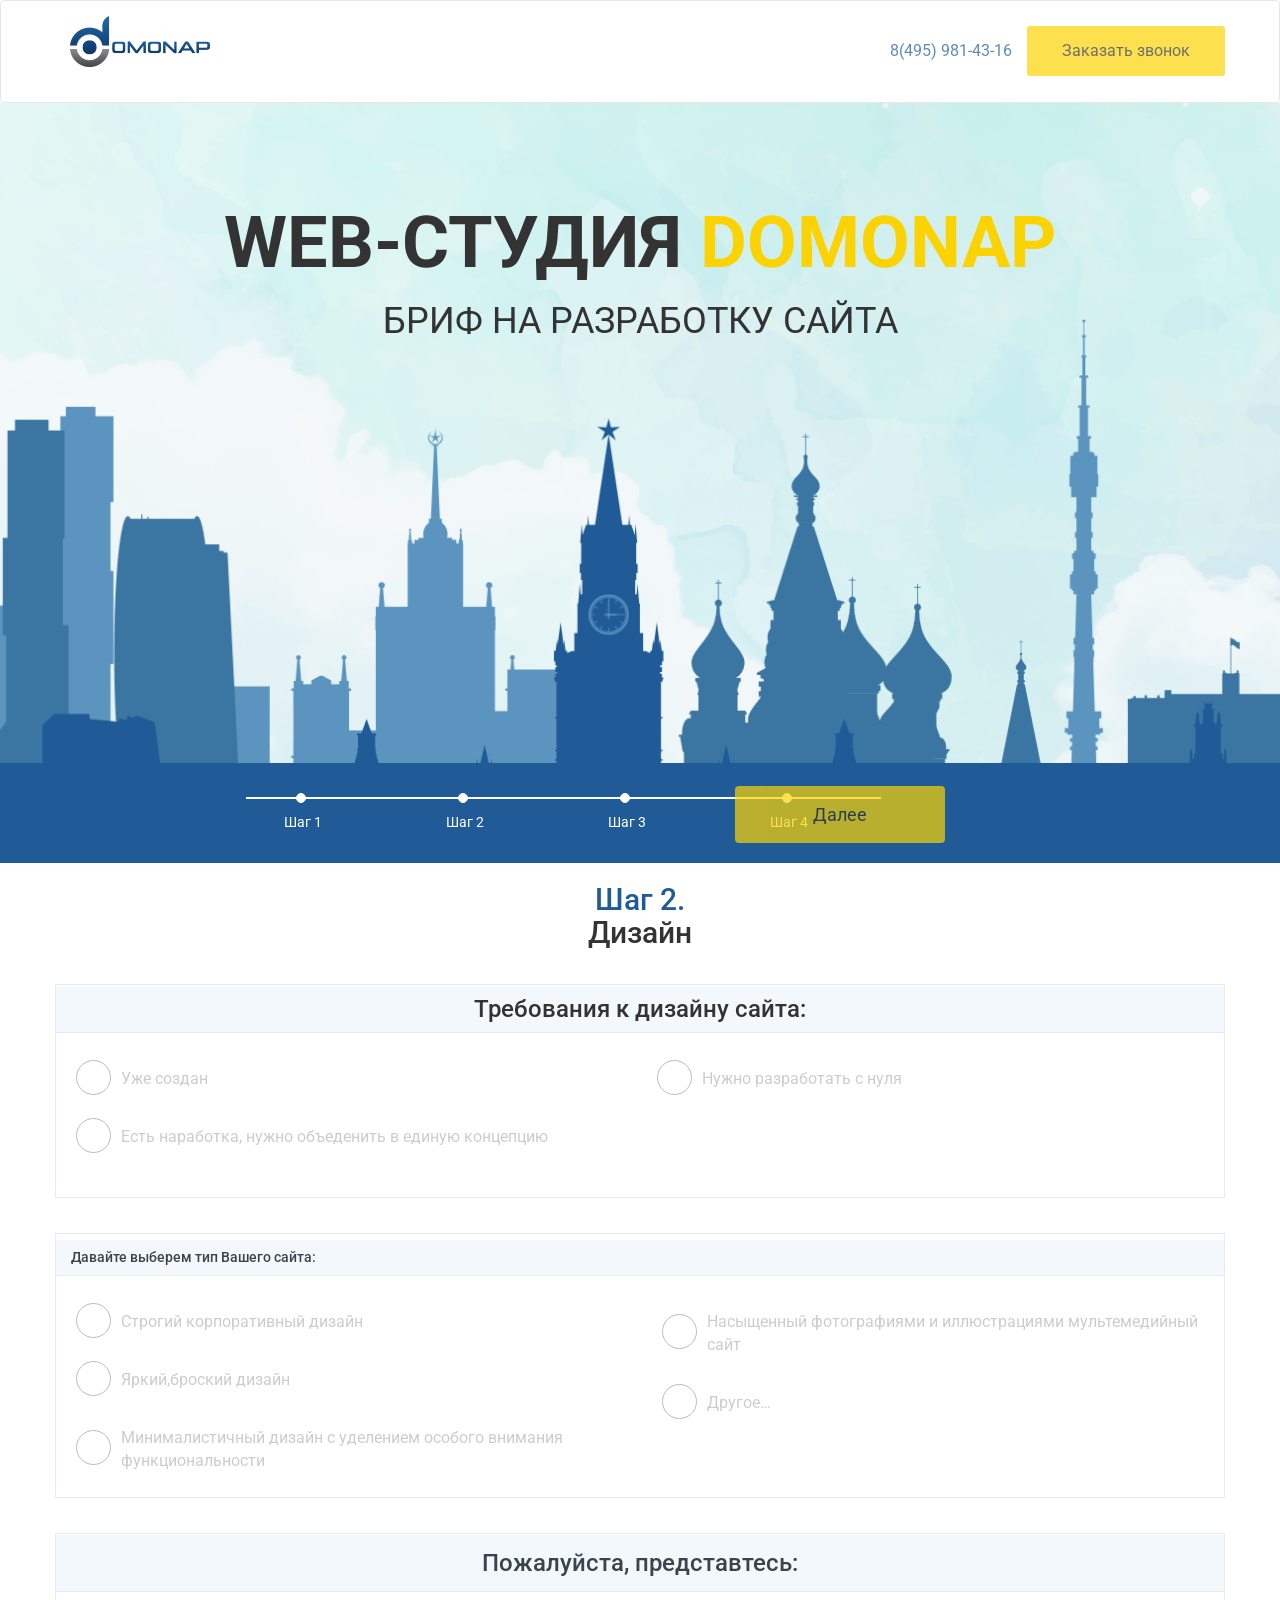
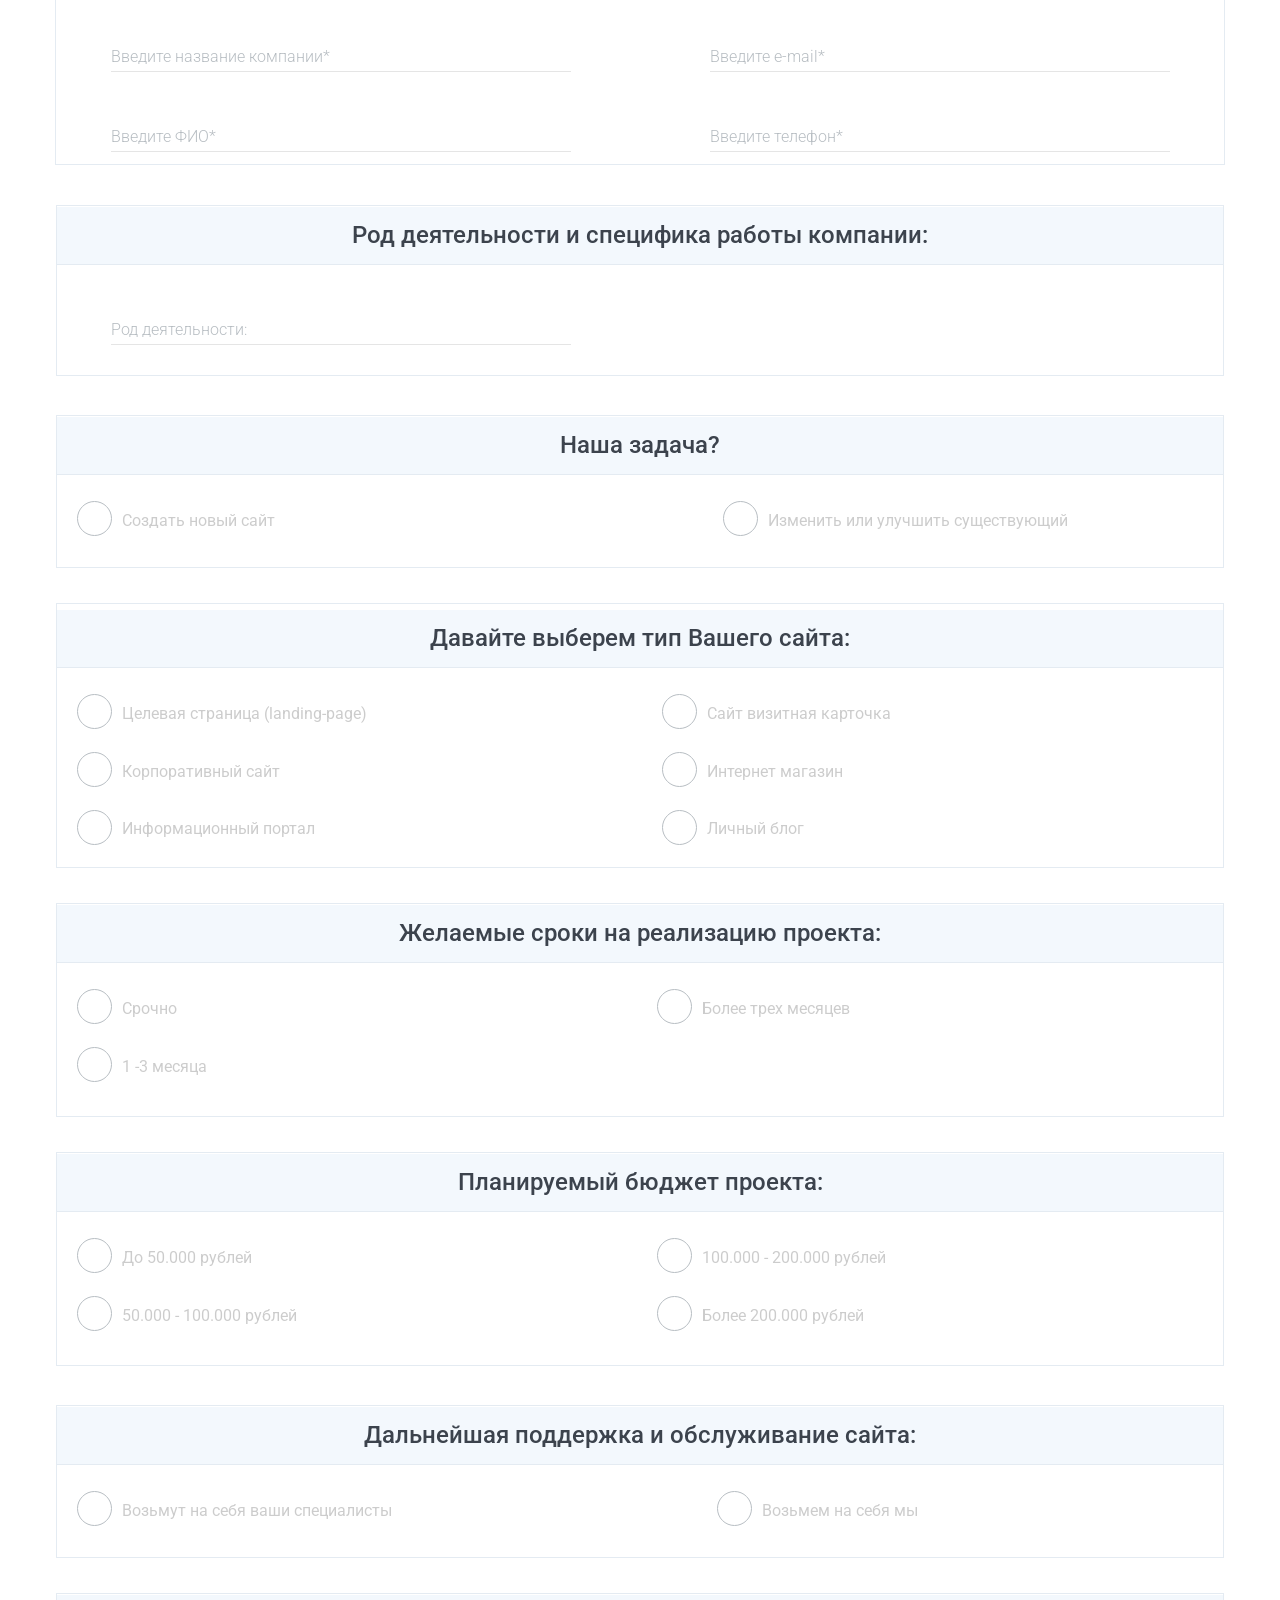
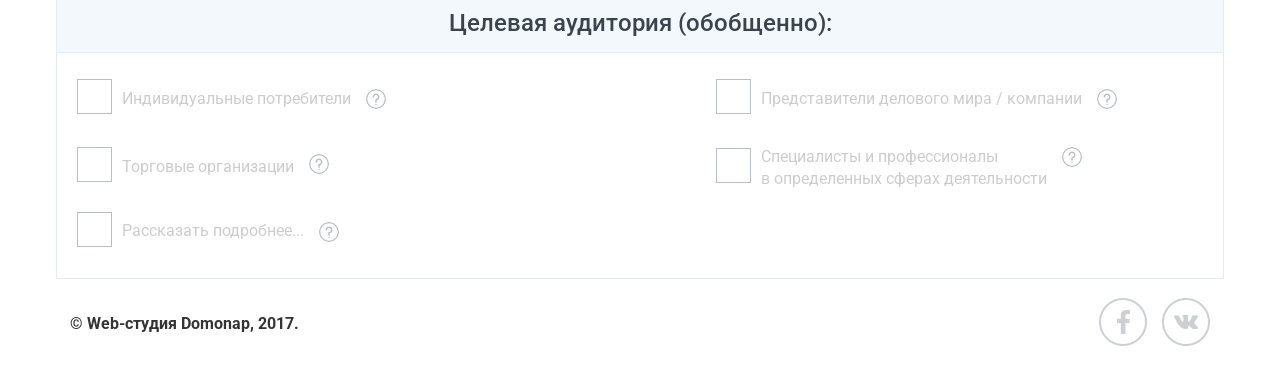
==== design.html @ 3ee6eeef "version2" ====
<!DOCTYPE html>
<html lang="en">
<head>
    <meta charset="utf-8">
    <meta http-equiv="X-UA-Compatible" content="IE=edge">
    <meta name="viewport" content="width=device-width, initial-scale=1">
    <title>Brif</title>
    <link href="https://fonts.googleapis.com/css?family=Open+Sans:400,700&amp;subset=cyrillic" rel="stylesheet">
    <link href="css/bootstrap.min.css" rel="stylesheet">
    <link href="css/style.css" rel="stylesheet">
    <link rel="stylesheet" href="css/component.css">
    <link rel="stylesheet" href="css/demo.css">
    <link rel="stylesheet" href="css/normalize.css">
    <!--[if lt IE 9]>
    <script src="https://oss.maxcdn.com/html5shiv/3.7.2/html5shiv.min.js"></script>
    <script src="https://oss.maxcdn.com/respond/1.4.2/respond.min.js"></script>
    <![endif]-->
</head>
<body>
<header>
    <div class="menu-top">
        <nav class="navbar navbar-default">
            <div class="container">
                <img class="logo" src="img/Logo.png" alt="">
                <ul class="nav navbar-nav navbar-right">
                    <li><a href="#">8(495) 981-43-16</a></li>
                    <li><a href="#" class="btn-red">Заказать звонок</a></li>
                </ul>
            </div>
        </nav>
    </div><!--menu-top-->
    <div class="visual">
        <div class="row">
            <div class="col-md">
                <!--<img src="img/Illustration.png" alt="">-->
                <div class="bg_visual">
                    <h1>Web-студия <span>Domonap</span></h1>
                    <h3>Бриф на разработку сайта</h3>
                </div>
            </div>
        </div>
    </div>
</header>
<div class="switchers">
    <div class="hr"></div>
    <ol class="indicators">
        <li><span>Шаг 1</span></li>
        <li><span>Шаг 2</span></li>
        <li><span>Шаг 3</span></li>
        <li><span>Шаг 4</span></li>
    </ol>
    <a href="#" class="btn-red">Далее</a>
</div>
<section class="acquaintance">
    <div class="container">
        <div class="row">
            <div class="col-md">
                <div class="step_1">
                    <h4>Шаг 2. <span>Дизайн</span></h4>
                </div>
            </div>

            <div class="row point_5">
                <div class="col-md-2"></div>
                <div class="col-md-8 introduce_2">
                    <h5>Требования к дизайну сайта:</h5>
                </div>
                <div class="row">
                    <div class="col-md-12">
                        <form class="ac-custom ac-radio ac-fill" autocomplete="off">
                            <ul class="site_type">
                                <li><input id="r18" name="r3" type="radio"><label for="r18">Уже создан</label></li>
                                <li><input id="r19" name="r3" type="radio"><label for="r19">Есть наработкa, нужно объеденить в единую концепцию</label></li>
                                <li><input id="r20" name="r3" type="radio"><label for="r20">Нужно разработать с нуля</label></li>
                            </ul>
                        </form>
                    </div>
                </div>
            </div>
            <div class="row point_2">
                <div class="col-md-2"></div>
                <div class="col-md-8 introduce_2">
                    <h5>Давайте выберем тип Вашего сайта:</h5>
                </div>
                <div class="row">
                    <div class="col-md-12">
                        <form class="ac-custom ac-radio ac-fill" autocomplete="off">
                            <ul class="site_type">
                                <li><input id="r21" name="r2" type="radio"><label for="r21">Строгий корпоративный дизайн</label></li>
                                <li><input id="r22" name="r2" type="radio"><label for="r22">Яркий,броский дизайн</label></li>
                                <li><input id="r23" name="r2" type="radio"><label for="r23">Минималистичный дизайн с уделением особого внимания функциональности</label></li>
                                <li><input id="r24" name="r2" type="radio"><label for="r24">Насыщенный фотографиями и иллюстрациями мультемедийный сайт</label></li>
                                <li><input id="r25" name="r2" type="radio"><label for="r25">Другое…</label></li>

                            </ul>
                        </form>
                    </div>
                </div>
            </div>
            <div class="row point_1">
                <div class="col-md-2"></div>
                <div class="col-md-8 introduce">
                    <h5>Пожалуйста, представтесь:</h5>
                </div>
                <div class="row">
                    <div class="col-md-6">
                        <div class="input">
                            <label for="name_company">Введите название компании*</label>
                            <input type="text" name="name" id="name_company">
                            <span class="spin"></span>
                        </div>
                        <div class="input">
                            <label for="surname">Введите ФИО*</label>
                            <input type="text" name="name" id="surname">
                            <span class="spin"></span>
                        </div>
                    </div>
                    <div class="col-md-6">
                        <div class="input">
                            <label for="email">Введите e-mail*</label>
                            <input type="text" name="name" id="email">
                            <span class="spin"></span>
                        </div>
                        <div class="input">
                            <label for="phone">Введите телефон*</label>
                            <input type="text" name="name" id="phone">
                            <span class="spin"></span>
                        </div>
                    </div>
                </div>
                <div class="row point_3">
                    <div class="col-md-2"></div>
                    <div class="col-md-8 introduce_2">
                        <h5>Род деятельности и специфика работы компании:</h5>
                    </div>
                    <div class="row">
                        <div class="col-md-6">
                            <div class="input work">
                                <label for="work">Род деятельности:</label>
                                <input type="text" name="working" id="work" list="working">
                                <datalist id="working">
                                    <option value="Аварийные/справочные/экстренные службы"></option>
                                    <option value="Автосервис/Автотовары"></option>
                                    <option value="Город/Власть"></option>
                                    <option value=""></option>
                                    <option value="Досуг/Развлечения/Общественное питание"></option>
                                    <option value="Интернет/Связь/Информационные технологии"></option>
                                    <option value="Коммунальные/бытовые/ритуальные услуги"></option>
                                    <option value="Компьютеры/Бытовая техника/Офисная техника"></option>
                                    <option value="Культура/Искусство/Религия"></option>
                                    <option value="Мебель/Материалы/Фурнитура"></option>
                                    <option value="Медицина/Здоровье/Красота"></option>
                                    <option value="Металлы/Топливо/Химия"></option>
                                    <option value="Оборудование/Инструмент  "></option>
                                    <option value="Образование/Работа/Карьера"></option>
                                    <option value="Одежда/Обувь"></option>
                                    <option value="Охрана/Безопасность"></option>
                                    <option value="Продукты питания/Напитки"></option>
                                    <option value="Реклама/Полиграфия/СМИ"></option>
                                    <option value="Спорт/Отдых/Туризм"></option>
                                    <option value="Строительные/отделочные материалы"></option>
                                    <option value="Строительство/Недвижимость/Ремонт"></option>
                                    <option value="Текстиль/Предметы интерьера"></option>
                                    <option value="Товары для животных/Ветеринария"></option>
                                    <option value="Торговые комплексы/Спецмагазины"></option>
                                    <option value="Транспорт/Грузоперевозки"></option>
                                    <option value="Хозтовары/Канцелярия/Упаковка"></option>
                                    <option value="Другое"></option>
                                </datalist>
                                <span class="spin"></span>
                            </div>
                        </div>
                    </div>
                </div> <!--row point_2-->
                <div class="row point_4">
                    <div class="col-md-2"></div>
                    <div class="col-md-8 introduce_2">
                        <h5>Наша задача?</h5>
                    </div>
                    <div class="row">
                        <div class="col-md-12">
                            <form class="ac-custom ac-radio ac-fill" autocomplete="off">
                                <ul class="task">
                                    <li><input id="r1" name="r1" type="radio"><label for="r1">Создать новый сайт</label></li>
                                    <li><input id="r2" name="r1" type="radio"><label for="r2">Изменить или улучшить существующий</label></li>
                                </ul>
                            </form>
                        </div>
                    </div>
                </div>
                <div class="row point_2">
                    <div class="col-md-2"></div>
                    <div class="col-md-8 introduce_2">
                        <h5>Давайте выберем тип Вашего сайта:</h5>
                    </div>
                    <div class="row">
                        <div class="col-md-12">
                            <form class="ac-custom ac-radio ac-fill" autocomplete="off">
                                <ul class="site_type">
                                    <li><input id="r3" name="r2" type="radio"><label for="r3">Целевая страница (landing-page)</label></li>
                                    <li><input id="r4" name="r2" type="radio"><label for="r4">Корпоративный сайт</label></li>
                                    <li><input id="r5" name="r2" type="radio"><label for="r5">Информационный портал</label></li>
                                    <li><input id="r6" name="r2" type="radio"><label for="r6">Сайт визитная карточка</label></li>
                                    <li><input id="r7" name="r2" type="radio"><label for="r7">Интернет магазин</label></li>
                                    <li><input id="r8" name="r2" type="radio"><label for="r8">Личный блог</label></li>
                                </ul>
                            </form>
                        </div>
                    </div>
                </div>
                <div class="row point_5">
                    <div class="col-md-2"></div>
                    <div class="col-md-8 introduce_2">
                        <h5>Желаемые сроки на реализацию проекта:</h5>
                    </div>
                    <div class="row">
                        <div class="col-md-12">
                            <form class="ac-custom ac-radio ac-fill" autocomplete="off">
                                <ul class="site_type">
                                    <li><input id="r9" name="r3" type="radio"><label for="r9">Срочно</label></li>
                                    <li><input id="r10" name="r3" type="radio"><label for="r10">1 -3 месяца</label></li>
                                    <li><input id="r11" name="r3" type="radio"><label for="r11">Более трех месяцев</label></li>
                                </ul>
                            </form>
                        </div>
                    </div>
                </div>
                <div class="row point_5">
                    <div class="col-md-2"></div>
                    <div class="col-md-8 introduce_2">
                        <h5>Планируемый бюджет проекта:</h5>
                    </div>
                    <div class="row">
                        <div class="col-md-12">
                            <form class="ac-custom ac-radio ac-fill" autocomplete="off">
                                <ul class="site_type">
                                    <li><input id="r12" name="r4" type="radio"><label for="r12">До 50.000 рублей</label></li>
                                    <li><input id="r13" name="r4" type="radio"><label for="r13">50.000 - 100.000 рублей</label></li>
                                    <li><input id="r14" name="r4" type="radio"><label for="r14">100.000 - 200.000 рублей</label></li>
                                    <li><input id="r15" name="r4" type="radio"><label for="r15">Более 200.000 рублей</label></li>
                                </ul>
                            </form>
                        </div>
                    </div>
                </div>
                <div class="row point_6">
                    <div class="col-md-2"></div>
                    <div class="col-md-8 introduce_2">
                        <h5>Дальнейшая поддержка и обслуживание сайта:</h5>
                    </div>
                    <div class="row">
                        <div class="col-md-12">
                            <form class="ac-custom ac-radio ac-fill" autocomplete="off">
                                <ul class="task">
                                    <li><input id="r16" name="r5" type="radio"><label for="r16">Возьмут на себя ваши специалисты</label></li>
                                    <li><input id="r17" name="r5" type="radio"><label for="r17">Возьмем на себя мы</label></li>
                                </ul>
                            </form>
                        </div>
                    </div>
                </div>
                <div class="row point_7">
                    <div class="col-md-2"></div>
                    <div class="col-md-8 introduce_2">
                        <h5>Целевая аудитория (обобщенно):</h5>
                    </div>
                    <div class="row">
                        <div class="col-md-6 target">
                            <form class="ac-custom ac-checkbox ac-checkmark" autocomplete="off">
                                <ul>
                                    <li><input id="cb6" name="cb6" type="checkbox"><label for="cb6">Индивидуальные потребители</label><button type="button" class="btn btn-default" data-toggle="tooltip" data-placement="right" title="Самый большой вид целевой аудитории. Это практически все население страны. Они покупают товары и услуги для себя , членов их семей, для дома, сада, для детей, любимых питомцев, друзей и т.п."></button></li>
                                    <li><input id="cb8" name="cb8" type="checkbox"><label class="cb8" for="cb8">Торговые организации</label><button type="button" class="btn btn-default commercial" data-toggle="tooltip" data-placement="right" title="Организации и индивидуальные предприниматели, занимающиеся торговлей."></button></li>
                                    <li><input id="cb10" name="cb9" type="checkbox"  onclick="showMe(this)" ><label for="cb10">Рассказать подробнее...</label><button type="button" class="btn btn-default" data-toggle="tooltip" data-placement="right" title="Расскажите подробно о вашей целевой&nbsp;&nbsp;&nbsp;  аудитории"></button></li>
                                </ul>
                            </form>
                            <div class="input" id="more">
                                <label for="more_info">Опишите Вашу целевую аудиторию</label>
                                <input type="text" name="name" id="more_info">
                                <span class="spin"></span>
                            </div>
                        </div>
                        <div class="col-md-6 target_2">
                            <form class="ac-custom ac-checkbox ac-checkmark" autocomplete="off">
                                <ul>
                                    <li><input id="cb7" name="cb7" type="checkbox"><label for="cb7">Представители делового мира / компании</label><button type="button" class="btn btn-default" data-toggle="tooltip" data-placement="bottom" title="Директора коммерческих и некоммерческих организаций, индивидуальные предприниматели, фермеры и т.п."></button></li>
                                    <li><input id="cb9" name="cb9" type="checkbox"><label for="cb9">Специалисты и профессионалы <span>в определенных сферах деятельности</span></label><button type="button" class="btn btn-default" data-toggle="tooltip" data-placement="bottom" title="Это  врачи, учителя, бухгалтера, юристы, аудиторы, нотариусы, преподаватели вузов, дизайнеры, фрилансеры, водители, рабочие разных специальностей и т.п."></button></li>
                                </ul>
                            </form>
                        </div>
                    </div>
                </div>
            </div>
        </div>
    </div>
</section>
<footer>
    <div class="container">
        <div class="row">
            <div class="col-md-9">
                <div class="copy">© Web-студия Domonap, 2017.</div>
            </div>
            <div class="col-md-3">
                <div class="footer_soc">

                    <a href="https://www.facebook.com/ООО-Домонап-1641789025884617/" target="_blank" class="soc facebook"></a>&nbsp;&nbsp;&nbsp;&nbsp;
                    <a href="https://vk.com/domonap" target="_blank" class="soc vk"></a>

                </div>
            </div>
        </div>
    </div>
</footer>

<script src="https://ajax.googleapis.com/ajax/libs/jquery/1.11.3/jquery.min.js"></script>
<script src="js/bootstrap.min.js"></script>
<script src="js/script.js"></script>
<script src="js/svgcheckbx.js"></script>
<script src="js/modernizr.custom.js"></script>
</body>
</html>
---- css/style.css ----
/*font-family: 'Open Sans', sans-serif;*/
@import url('https://fonts.googleapis.com/css?family=Roboto:100,100i,300,300i,400,400i,500,500i,700,700i,900,900i&subset=cyrillic,cyrillic-ext');

html, body {
    font-family: 'Roboto', sans-serif !important;

}

/*body{
    background: #ffff;
    font-size: 14px;
    color: #000;
    min-width: 320px;
}*/
img {
    max-width: 100%;
    height: auto;
}

h3 {
    font-size: 24px;
    font-weight: 700;
}

.btn-red {
    background: #d51e08;
    color: #fff;
}

.btn-red:hover {
    background: #ec4835;
}

/*=============================header=========================================*/
.menu-top .navbar {
    margin-bottom: 0;
    background: #fff;
    padding: 15px 0;
}

.logo {
    padding-bottom: 20px;
}

.nav.navbar-nav.navbar-right {
    padding-top: 10px;
}

.menu-top .navbar-default .navbar-nav > li > a {
    color: #1d5b97;
    font-size: 16px;
    padding-top: 15px;
    padding-bottom: 5px;
    transition: background .3s;

}

.menu-top .navbar-default .navbar-nav > li > a:hover {

}

.menu-top .navbar-default .navbar-nav > li > a.btn-red {
    background: #fbd302;
    border-radius: 3px;
    color: #333333;
    font-size: 16px;
    padding: 15px 35px;
}

.menu-top .navbar-default .navbar-nav > li > a.btn-red:hover {
    background: #fddf41;
    /*text-decoration: none;*/
}

.bg_visual {
    background-size: cover;
    background-position: center center;
    background-image: url(../img/Illustration.png);
    font-size: 20px;
    left: 0;
    /*line-height: 100px;*/
    min-height: 760px;
    top: 0;
    /*background-repeat: no-repeat;*/
    text-align: center;
    text-transform: uppercase;
}

.bg_visual h1 {
    font-weight: 700;
    font-size: 72px;
    padding-top: 100px;
    margin: 0;
}

.bg_visual h1 span {
    color: #fbd302;
}

.bg_visual h3 {
    font-size: 36px;
    font-weight: 400;
}

.switchers {
    background: #205b98;
    height: 100px;
    line-height: 57px;
    position: relative;
    margin-top: -100px;
    margin-right: -15px;

}

.indicators {
    display: flex;
    bottom: 50px;
    left: 17%;
    list-style: none;
    justify-content: space-around;
    position: absolute;
    width: 50%;
}

.indicators li {
    display: inline-block;
    width: 10px;
    height: 10px;
    text-indent: -17px;
    cursor: pointer;
    background-color: #fff;
    border: 1px solid #fff;
    border-radius: 10px;
    text-transform: none;
}

.indicators li span {
    font-size: 14px;
    color: #ffffff;
    position: absolute;
    margin-left: 21px;
}

.hr {
    border-bottom: 2px solid #fff;
    padding-bottom: 34px;
    width: 49%;
    margin-left: 19%;
}

.step_1 h4 {
    text-align: center;
    font-size: 30px;
    color: #205b98;
    padding-top: 10px;
}

.step_1 h4 span {
    display: block;
    color: #333333;
}

.switchers .btn-red {
    border-radius: 4px;
    background-color: #fbd302;
    color: #333333;
    float: right;
    font-size: 18px;
    margin: -13px 350px 0px 0px;
    padding: 0px 78px 0px 78px;
    text-decoration: none;
}

.point_1 {
    height: 232px;
    border: 1px solid #e4ebf2;
    margin: 35px 0 0 0;
}

.point_1 h5 {
    font-weight: 500;
    font-size: 24px;
    text-align: center;
    color: #3c434d;
    padding: 5px 0 5px 0;
}

.introduce, .introduce_2 {
    border-bottom: 1px solid #e4ebf2;
    width: 100%;
    background: #f3f8fd;
}

.point_2 {
    height: 265px;
    border: 1px solid #e4ebf2;
    margin: 35px 0 0 0;
}

.point_2, .point_7 h5 {
    font-weight: 500;
    font-size: 24px;
    /*text-align: center;*/
    color: #3c434d;
    padding: 5px 0 5px 0;
}

.point_3 {
    height: 171px;
    border: 1px solid #e4ebf2;
    margin: 53px 0 0 0;
}

.point_4 {
    height: 153px;
    border: 1px solid #e4ebf2;
    margin: 39px 0 0 0;
}

.ac-custom.ac-radio.ac-fill ul {
    padding: 25px 0 0 0;
    width: 100%;
}

.task {
    display: flex;
    justify-content: space-between;
}




/*=====================input=============================*/
.box {
    position: relative;
    top: 0;
    opacity: 1;
    float: left;
    padding: 60px 50px 40px 50px;
    width: 100%;
    /*background: #fff;*/
    border-radius: 10px;
    transform: scale(1);
    -webkit-transform: scale(1);
    -ms-transform: scale(1);
    z-index: 5;
}

.input,
.input label,
.input input,
.input .spin,
.button,
.button button .button.login button i.fa,
.material-button .shape:before,
.material-button .shape:after,
.button.login button {
    transition: 300ms cubic-bezier(.4, 0, .2, 1);
    -webkit-transition: 300ms cubic-bezier(.4, 0, .2, 1);
    -ms-transition: 300ms cubic-bezier(.4, 0, .2, 1);
}

.input,
.input label,
.input input,
.input .spin,
.button,
.button button {
    width: 460px;
    margin-left: auto;
    margin-right: auto;
}

.brif .input {
    margin-top: 35px;
    height: 70px;
}

.input,
.button {
    margin-top: 15px;
    height: 65px;
}

.input,
.input input,
.button,
.button button {
    position: relative;
}

.input input {
    height: 60px;
    top: 10px;
    border: none;
    background: transparent;
    color: #333333 !important;
    font-weight: 400 !important;
}

.introduce,
.input input,
.input label,
.button button {
    font-size: 16px;
    color: #b7bdc2;
    font-weight: 300;
}

.input:before,
.input .spin {
    width: 100%;
    height: 1px;
    position: absolute;
    bottom: 0;
    left: 0;
}

.input:before {
    content: "";
    background: rgba(0, 0, 0, 0.1);
    z-index: 3;
}

.input .spin {
    background: #fbd302;
    z-index: 4;
    width: 0;
    height: 2px;
}

.overbox .input .spin {
    background: rgba(255, 255, 255, 1);
}

.overbox .input:before {
    background: rgba(255, 255, 255, 0.5);
}

.input label {
    position: absolute;
    top: 10px;
    left: 0;
    z-index: 2;
    cursor: pointer;
    line-height: 80px;
}

.materialContainer {
    width: 100%;
    max-width: 460px;
}

*,
*:after,
*::before {
    -webkit-box-sizing: border-box;
    -moz-box-sizing: border-box;
    box-sizing: border-box;
    margin: 0;
    padding: 0;
    text-decoration: none;
    list-style-type: none;
    outline: none;
}

input::-webkit-calendar-picker-indicator {
    padding: 10px;
    opacity: 0;
    background-color: #ffffff;
    /*background: url(../img/arrow_normal.png);*/
    border-radius: 50%;
}

/*========================radio==========================================*/

.site_type {
    list-style-position: inside;
    -moz-column-count: 2;
    -webkit-column-count: 2;
    column-count: 2;
    list-style-type: decimal;
    margin-right: -122px;
}

.point_5 {
    height: 214px;
    border: 1px solid #e4ebf2;
    margin: 35px 0 0 0;

}

.point_6 {
    height: 153px;
    border: 1px solid #e4ebf2;
    margin: 39px 0 0 0;
}

.point_6 .ac-custom li {
    margin: 0 305px 0 0;
}

.point_4 .ac-custom li {
    margin: 0 155px 0 0;
}


ul li span {
    display: block;
}

.target {
    padding-top: 25px;
}
.target .ac-custom li {
    margin: 0;
}

.target_2 {
    padding: 25px 0 0 56px;
}

.target .ac-custom .cb8 {
    margin: 10px 0 12px;
}

.point_7 {

    border: 1px solid #e4ebf2;
    margin: 35px 0 0 0;
}

.point_7 .btn {
    border-radius: 50%;
    background-image: url(../img/information.png);
    border: none;
    padding: 10px;
}

.point_7 .ac-custom label {
    padding: 0 15px 10px 45px;
}

.point_7 .tooltip-inner {
    min-width: 250px;
    padding: 4px 8px;
    color: #3c434d;
    text-align: left;
    background-color: #f7fafc;
    border-radius: 4px;
    border: 1px solid #e4ebf2;
    /*margin: 40px 0 0 0;*/
}

.point_7 .btn.active.focus, .btn.active:focus, .btn.focus, .btn:active.focus, .btn:active:focus, .btn:focus {
    outline: none;
}

.point_7 .commercial {
    margin-top: 8px;
}

#more {
    margin: -20px 0 15px 25px;
    min-width: 197%;
    display: none;
}

footer {
    height: 58px;
    padding-top: 20px;
    margin-bottom: 40px;
}

footer .footer_soc {
    text-align: right;
}

.c_line {
    height: 1px;
    border-top: 1px #fff solid;
}

.copy {
    padding-top: 15px;
    font-size: 16px;
    color: #333333;
    font-weight: 700;
}
.soc {
    display: inline-block;
    width: 48px;
    height: 48px;


}
.soc.facebook {
    background: url("../img/soc_face.png") left top no-repeat;
}

.soc.vk {
    background: url("../img/soc_vk.png") left top no-repeat;
}

.soc.facebook:hover {
    background: url("../img/soc_face_h.png") left top no-repeat;
}

.soc.vk:hover {
    background: url("../img/soc_vk_h.png") left top no-repeat;
}

/*============================design=============================================*/

.point_5 h5 {
    font-size: 24px;
    text-align: center;
}



/*================================================================================================*/

/* Large Devices, Wide Screens */
@media only screen and (max-width: 1200px) {
    /*.menu-top .navbar-right {
       !* float: none !important;*!
    }*/
}

/* Medium Devices, Desktops */
@media only screen and (max-width: 992px) {

}

/* Small Devices, Tablets */
@media only screen and (max-width: 768px) {

}

@media only screen and (max-width: 767px) {
    .menu-top .navbar-default .navbar-nav > li > a:hover {
        background: #eee;
    }

    .menu-top .container,
    .menu-top .navbar-collapse {
        padding-left: 15px;
    }
}

/* Extra Small Devices, Phones */
@media only screen and (max-width: 480px) {

}
---- css/component.css ----
*,
*:after,
*::before {
    -webkit-box-sizing: border-box;
    -moz-box-sizing: border-box;
    box-sizing: border-box;
}

.ac-custom {
	padding: 0 0 0 20px;
	/*max-width: 900px;
	margin: 0 auto;*/
}

.ac-custom h2 {
	font-size: 3em;
	font-weight: 300;
	padding: 0 0 0.5em;
	margin: 0 0 30px;
}

.ac-custom ul,
.ac-custom ol {
	list-style: none;
	padding: 0;
	/*margin: 0 auto;
	max-width: 800px;*/
}

.ac-custom li {
	margin: 0;
	padding: 10px 0;
	position: relative;
}
.task. li {
	margin: 0 156px 0 0;
}

.ac-custom label {
	display: inline-block;
	position: relative;
	font-size: 16px;
	font-weight: 400;
	padding: 0 0 10px 45px;
	vertical-align: top;
	color: rgba(0,0,0,0.2);
	cursor: pointer;
	-webkit-transition: color 0.3s;
	transition: color 0.3s;
}

.ac-custom input[type="checkbox"],
.ac-custom input[type="radio"],
.ac-custom label::before {
	width: 35px;
	height: 35px;
	top: 50%;
	left: 0;
	margin-top: -25px;
	position: absolute;
	cursor: pointer;
}

.ac-custom input[type="checkbox"],
.ac-custom input[type="radio"] {
	opacity: 0;
	-webkit-appearance: none;
	display: inline-block;
	vertical-align: middle;
	z-index: 100;
}

.ac-custom label::before {
	content: '';
	border: 1.8px solid #b8bec3;
	-webkit-transition: opacity 0.3s;
	transition: opacity 0.3s;
}

.ac-radio label::before {
	border-radius: 50%;
}

.ac-custom input[type="checkbox"]:checked + label,
.ac-custom input[type="radio"]:checked + label {
	color: #3c434d;
} 

.ac-custom input[type="checkbox"]:checked + label::before,
.ac-custom input[type="radio"]:checked + label::before {
	opacity: 0.8;
}

/* General SVG and path styles */

.ac-custom svg {
	position: absolute;
	width: 33px;
	height: 33px;
	top: 50%;
	margin-top: -25px;
	left: 1px;
	pointer-events: none;
}

.ac-custom svg path {
	stroke: #fbd629;
	stroke-width: 12px;
	stroke-linecap: round;
	stroke-linejoin: round;
	fill: none;
}



/* Specific input, SVG and path styles */

/* Circle */
.ac-circle input[type="checkbox"],
.ac-circle input[type="radio"],
.ac-circle label::before {
	width: 30px;
	height: 30px;
	margin-top: -15px;
	left: 10px;
	position: absolute;
}

.ac-circle label::before {
	background-color: #fbd302;
	border: none;
}

.ac-circle svg {
	width: 70px;
	height: 70px;
	margin-top: -35px;
	left: -10px;
}

.ac-circle svg path {
	stroke-width: 5px;
} 

/* Box Fill */
.ac-boxfill svg path {
	stroke-width: 8px;
} 

/* Swirl */
.ac-swirl svg path {
	stroke-width: 8px;
}

/* List */
.ac-list ol {
	list-style: decimal;
	list-style-position: inside;
}

.ac-list ol li {
	font-size: 2em;
	padding: 1em 1em 0 2em;
	text-indent: -40px;
}

.ac-list ol li label {
	font-size: 1em;
	text-indent: 0;
	padding-left: 30px;
}

.ac-list label::before {
	display: none;
}

.ac-list svg {
	width: 100%;
	height: 80px;
	left: 0;
	top: 1.2em;
	margin-top: 0px;
}

.ac-list svg path {
	stroke-width: 4px;
}

/* Media Queries */
@media screen and (max-width: 50em) {
	section {
		font-size: 80%;
	}
}
---- css/demo.css ----
/*@import url(http://fonts.googleapis.com/css?family=Lato:300,400,700);
@font-face {
	font-family: 'codropsicons';
	src:url('../fonts/codropsicons/codropsicons.eot');
	src:url('../fonts/codropsicons/codropsicons.eot?#iefix') format('embedded-opentype'),
		url('../fonts/codropsicons/codropsicons.woff') format('woff'),
		url('../fonts/codropsicons/codropsicons.ttf') format('truetype'),
		url('../fonts/codropsicons/codropsicons.svg#codropsicons') format('svg');
	font-weight: normal;
	font-style: normal;
}*/

/*body {
	!*background: deepskyblue;*!
	color: #fff;
	!*font-family: 'Lato', Arial, sans-serif;*!
}*/

a {
	color: #fff;
	opacity: 0.7;
	text-decoration: none;
}

a:hover, a:focus {
	opacity: 1;
}

.container > header {
	margin: 0 auto;
	padding: 4em 2em;
	text-align: center;
	background: rgba(0,0,0,.05);
}

.container > header h1 {
	font-size: 2.625em;
	line-height: 1.3;
	margin: 0;
	font-weight: 300;
}

.container > header span {
	display: block;
	font-size: 60%;
	color: rgba(0,0,0,.2);
	font-weight: 400;
	padding: 0 0 0.6em 0.1em;
}

/*section {
	padding: 7em 0;
}*/

section:nth-child(even) {
	background: rgba(0,0,0,.05);
}

section.related {
	text-align: center;
	font-size: 1.6em;
}

.related p {
	margin: 0;
	padding: 1.1em;
}

/* To Navigation Style */
.codrops-top {
	text-transform: uppercase;
	width: 100%;
	font-size: 0.69em;
	line-height: 2.2;
	font-weight: 700;
}

.codrops-top a {
	text-decoration: none;
	padding: 0 1em;
	letter-spacing: 0.1em;
	display: inline-block;
}

.codrops-top span.right {
	float: right;
}

.codrops-top span.right a {
	float: left;
	display: block;
}

.codrops-icon:before {
	font-family: 'codropsicons';
	margin: 0 4px;
	speak: none;
	font-style: normal;
	font-weight: normal;
	font-variant: normal;
	text-transform: none;
	line-height: 1;
	-webkit-font-smoothing: antialiased;
}

.codrops-icon-drop:before {
	content: "\e001";
}

.codrops-icon-prev:before {
	content: "\e004";
}

@media screen and (max-width: 25em) {

	.codrops-icon span {
		display: none;
	}

}
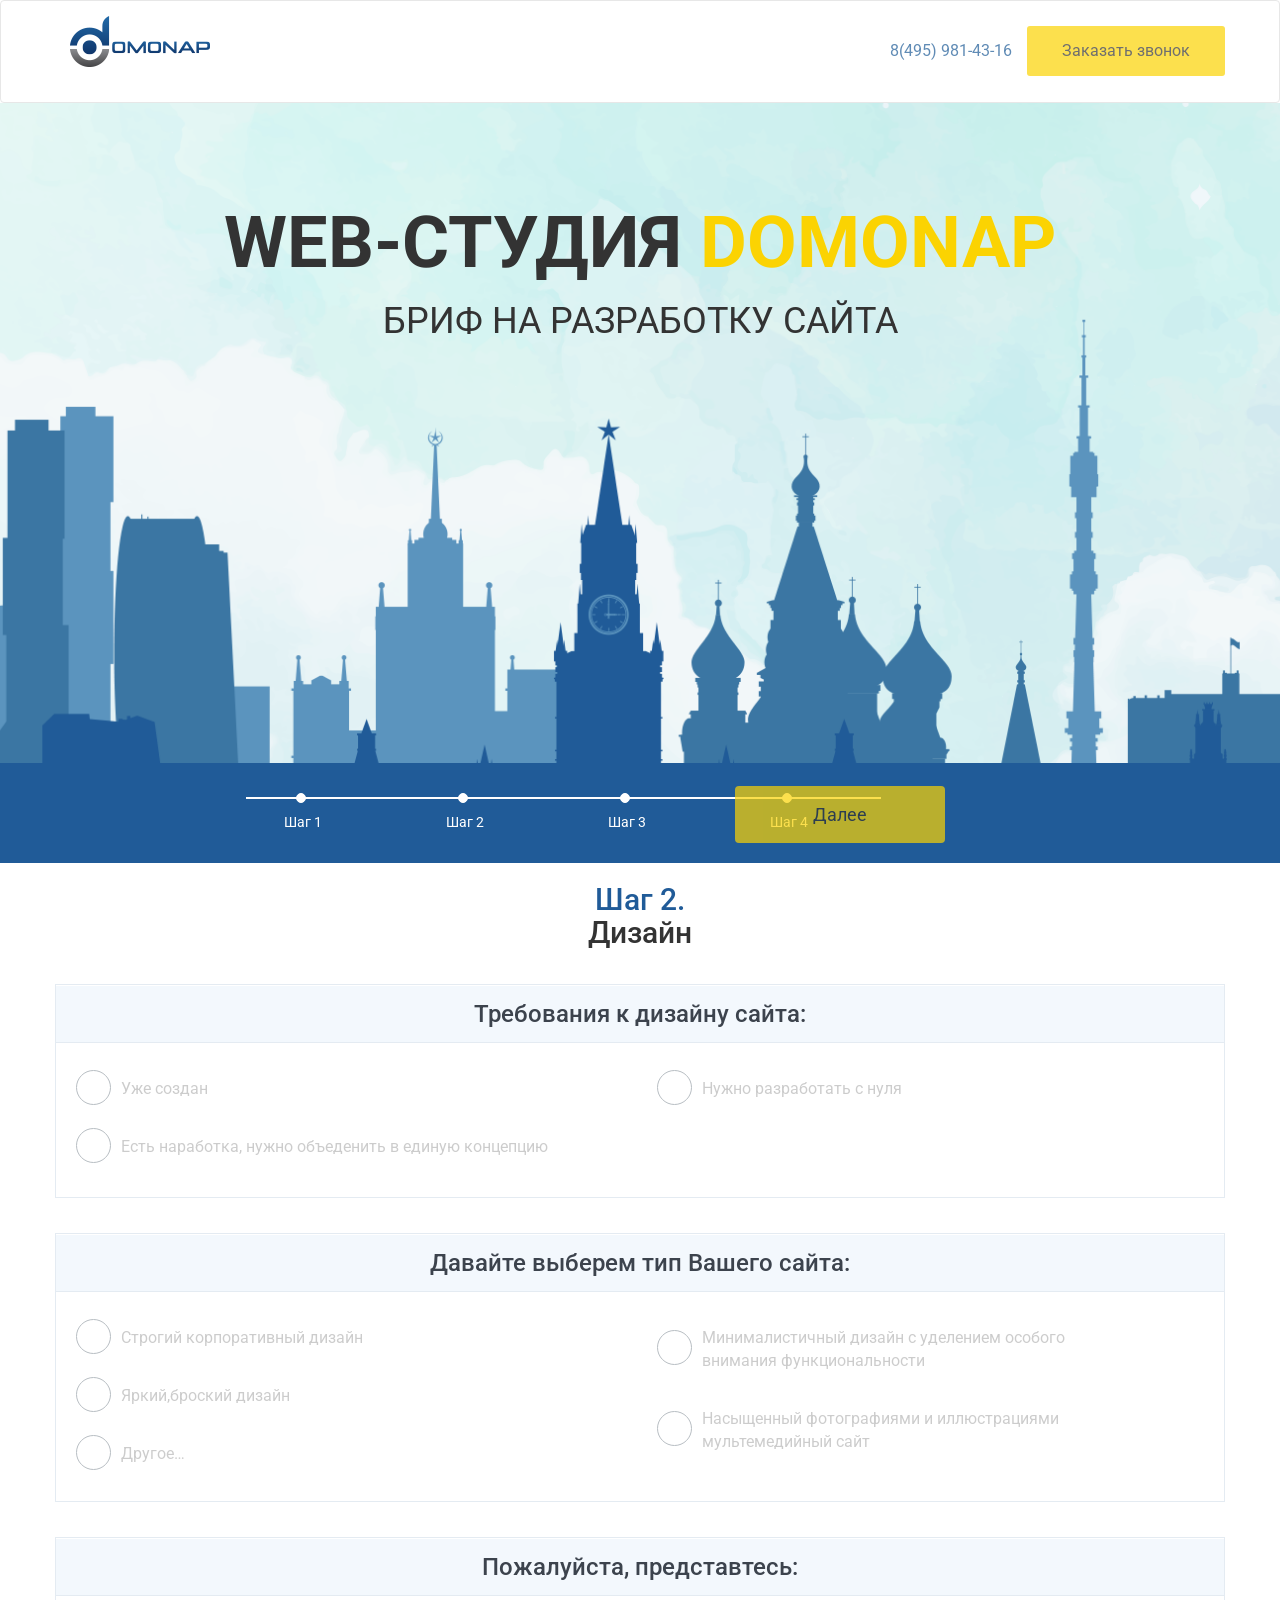
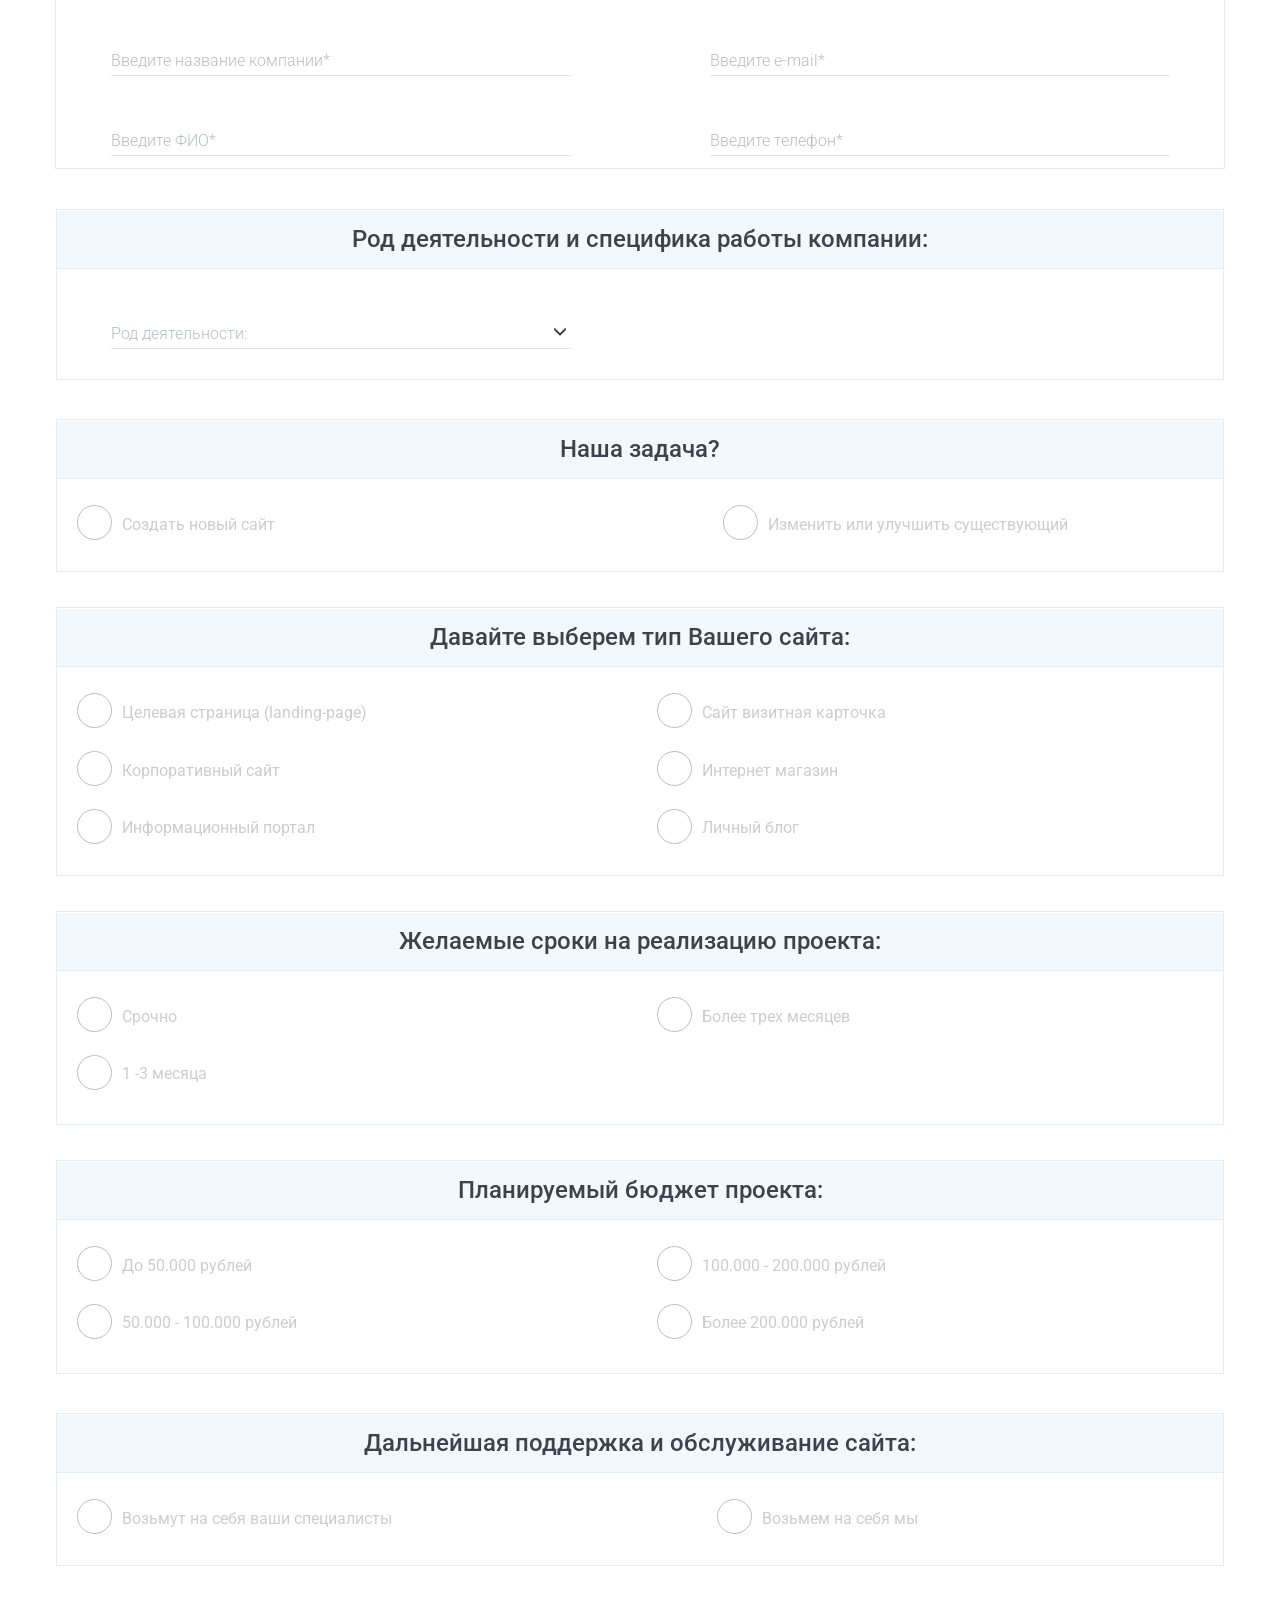
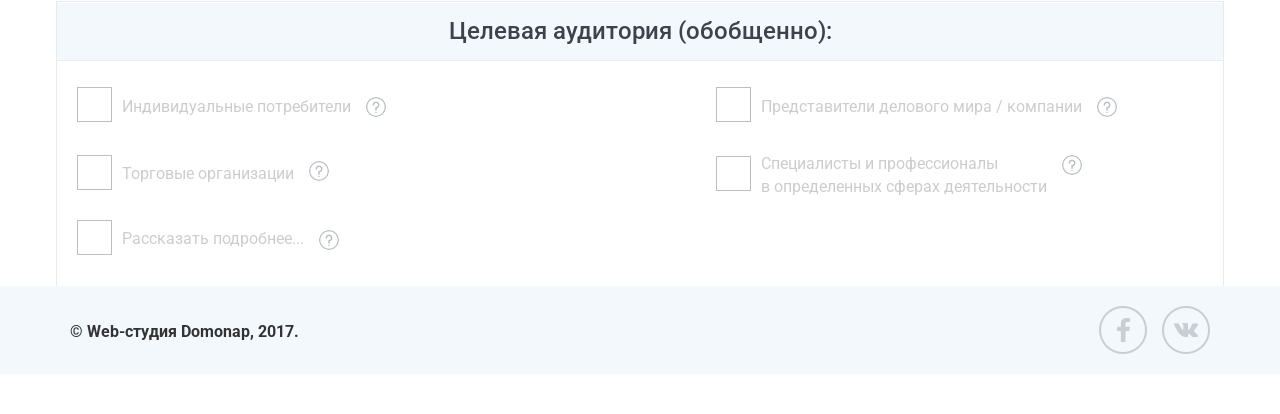
==== commit 180fc2f8: "version2.1" ====
--- a/design.html
+++ b/design.html
@@ -10,7 +10,7 @@
     <link href="css/style.css" rel="stylesheet">
     <link rel="stylesheet" href="css/component.css">
     <link rel="stylesheet" href="css/demo.css">
-    <link rel="stylesheet" href="css/normalize.css">
+    <!--<link rel="stylesheet" href="css/normalize.css">-->
     <!--[if lt IE 9]>
     <script src="https://oss.maxcdn.com/html5shiv/3.7.2/html5shiv.min.js"></script>
     <script src="https://oss.maxcdn.com/respond/1.4.2/respond.min.js"></script>
@@ -72,6 +72,7 @@
                                 <li><input id="r18" name="r3" type="radio"><label for="r18">Уже создан</label></li>
                                 <li><input id="r19" name="r3" type="radio"><label for="r19">Есть наработкa, нужно объеденить в единую концепцию</label></li>
                                 <li><input id="r20" name="r3" type="radio"><label for="r20">Нужно разработать с нуля</label></li>
+                                <li class="hidden-cmp"><input name="r3" type="radio"><label for="r20">Есть наработкa, нужно объеденить в единую концепцию</label></li>
                             </ul>
                         </form>
                     </div>
@@ -85,15 +86,19 @@
                 <div class="row">
                     <div class="col-md-12">
                         <form class="ac-custom ac-radio ac-fill" autocomplete="off">
-                            <ul class="site_type">
+                            <ul class="site_type get-site-type">
                                 <li><input id="r21" name="r2" type="radio"><label for="r21">Строгий корпоративный дизайн</label></li>
                                 <li><input id="r22" name="r2" type="radio"><label for="r22">Яркий,броский дизайн</label></li>
-                                <li><input id="r23" name="r2" type="radio"><label for="r23">Минималистичный дизайн с уделением особого внимания функциональности</label></li>
-                                <li><input id="r24" name="r2" type="radio"><label for="r24">Насыщенный фотографиями и иллюстрациями мультемедийный сайт</label></li>
-                                <li><input id="r25" name="r2" type="radio"><label for="r25">Другое…</label></li>
-
+                                <li><input class="get-site-type-other" id="r25" name="r2" type="radio"><label for="r25">Другое…</label></li>
+                                <li><input id="r23" name="r2" type="radio"><label for="r23">Минималистичный дизайн с уделением особого <span>внимания функциональности</span></label></li>
+                                <li><input id="r24" name="r2" type="radio"><label for="r24">Насыщенный фотографиями и иллюстрациями <span>мультемедийный сайт</span></label></li>
                             </ul>
                         </form>
+                        <div class="input" id="more_2">
+                            <label for="other">Опишите общие характеристики стиля сайта</label>
+                            <input type="text" name="name" id="other">
+                            <span class="spin"></span>
+                        </div>
                     </div>
                 </div>
             </div>
@@ -137,6 +142,7 @@
                         <div class="col-md-6">
                             <div class="input work">
                                 <label for="work">Род деятельности:</label>
+                                <span class="glyphicon glyphicon-menu-down arrow-down" aria-hidden="true"></span>
                                 <input type="text" name="working" id="work" list="working">
                                 <datalist id="working">
                                     <option value="Аварийные/справочные/экстренные службы"></option>
@@ -301,10 +307,8 @@
             </div>
             <div class="col-md-3">
                 <div class="footer_soc">
-
                     <a href="https://www.facebook.com/ООО-Домонап-1641789025884617/" target="_blank" class="soc facebook"></a>&nbsp;&nbsp;&nbsp;&nbsp;
                     <a href="https://vk.com/domonap" target="_blank" class="soc vk"></a>
-
                 </div>
             </div>
         </div>
--- a/css/style.css
+++ b/css/style.css
@@ -3,7 +3,6 @@
 
 html, body {
     font-family: 'Roboto', sans-serif !important;
-
 }
 
 /*body{
@@ -12,6 +11,7 @@
     color: #000;
     min-width: 320px;
 }*/
+
 img {
     max-width: 100%;
     height: auto;
@@ -33,8 +33,8 @@
 
 /*=============================header=========================================*/
 .menu-top .navbar {
+    background: #fff;
     margin-bottom: 0;
-    background: #fff;
     padding: 15px 0;
 }
 
@@ -55,9 +55,8 @@
 
 }
 
-.menu-top .navbar-default .navbar-nav > li > a:hover {
-
-}
+/*.menu-top .navbar-default .navbar-nav > li > a:hover {
+}*/
 
 .menu-top .navbar-default .navbar-nav > li > a.btn-red {
     background: #fbd302;
@@ -78,10 +77,8 @@
     background-image: url(../img/Illustration.png);
     font-size: 20px;
     left: 0;
-    /*line-height: 100px;*/
     min-height: 760px;
     top: 0;
-    /*background-repeat: no-repeat;*/
     text-align: center;
     text-transform: uppercase;
 }
@@ -89,8 +86,8 @@
 .bg_visual h1 {
     font-weight: 700;
     font-size: 72px;
+    margin: 0;
     padding-top: 100px;
-    margin: 0;
 }
 
 .bg_visual h1 span {
@@ -106,15 +103,15 @@
     background: #205b98;
     height: 100px;
     line-height: 57px;
+    margin-right: -15px;
+    margin-top: -100px;
     position: relative;
-    margin-top: -100px;
-    margin-right: -15px;
 
 }
 
 .indicators {
+    bottom: 50px;
     display: flex;
-    bottom: 50px;
     left: 17%;
     list-style: none;
     justify-content: space-around;
@@ -124,40 +121,40 @@
 
 .indicators li {
     display: inline-block;
-    width: 10px;
+    border-radius: 10px;
+    border: 1px solid #fff;
+    background-color: #fff;
+    cursor: pointer;
     height: 10px;
     text-indent: -17px;
-    cursor: pointer;
-    background-color: #fff;
-    border: 1px solid #fff;
-    border-radius: 10px;
     text-transform: none;
+    width: 10px;
 }
 
 .indicators li span {
     font-size: 14px;
     color: #ffffff;
+    margin-left: 21px;
     position: absolute;
-    margin-left: 21px;
 }
 
 .hr {
     border-bottom: 2px solid #fff;
+    margin-left: 19%;
     padding-bottom: 34px;
     width: 49%;
-    margin-left: 19%;
 }
 
 .step_1 h4 {
+    color: #205b98;
+    font-size: 30px;
     text-align: center;
-    font-size: 30px;
-    color: #205b98;
     padding-top: 10px;
 }
 
 .step_1 h4 span {
+    color: #333333;
     display: block;
-    color: #333333;
 }
 
 .switchers .btn-red {
@@ -172,36 +169,36 @@
 }
 
 .point_1 {
+    border: 1px solid #e4ebf2;
     height: 232px;
-    border: 1px solid #e4ebf2;
     margin: 35px 0 0 0;
 }
 
 .point_1 h5 {
+    color: #3c434d;
     font-weight: 500;
     font-size: 24px;
     text-align: center;
-    color: #3c434d;
     padding: 5px 0 5px 0;
 }
 
 .introduce, .introduce_2 {
     border-bottom: 1px solid #e4ebf2;
+    background: #f3f8fd;
     width: 100%;
-    background: #f3f8fd;
 }
 
 .point_2 {
-    height: 265px;
-    border: 1px solid #e4ebf2;
+    border: 1px solid #e4ebf2;
+    height: auto;
     margin: 35px 0 0 0;
 }
 
-.point_2, .point_7 h5 {
+ h5 {
+    color: #3c434d;
     font-weight: 500;
     font-size: 24px;
-    /*text-align: center;*/
-    color: #3c434d;
+    text-align: center;
     padding: 5px 0 5px 0;
 }
 
@@ -212,8 +209,8 @@
 }
 
 .point_4 {
+    border: 1px solid #e4ebf2;
     height: 153px;
-    border: 1px solid #e4ebf2;
     margin: 39px 0 0 0;
 }
 
@@ -227,20 +224,17 @@
     justify-content: space-between;
 }
 
-
-
-
 /*=====================input=============================*/
 .box {
+    border-radius: 10px;
+    float: left;
+    opacity: 1;
+    padding: 60px 50px 40px 50px;
     position: relative;
     top: 0;
-    opacity: 1;
-    float: left;
-    padding: 60px 50px 40px 50px;
+    transform: scale(1);
     width: 100%;
     /*background: #fff;*/
-    border-radius: 10px;
-    transform: scale(1);
     -webkit-transform: scale(1);
     -ms-transform: scale(1);
     z-index: 5;
@@ -266,9 +260,9 @@
 .input .spin,
 .button,
 .button button {
-    width: 460px;
     margin-left: auto;
     margin-right: auto;
+    width: 460px;
 }
 
 .brif .input {
@@ -290,43 +284,43 @@
 }
 
 .input input {
+    background: transparent;
+    border: none;
+    color: #333333 !important;
+    font-weight: 400 !important;
     height: 60px;
     top: 10px;
-    border: none;
-    background: transparent;
-    color: #333333 !important;
-    font-weight: 400 !important;
 }
 
 .introduce,
 .input input,
 .input label,
 .button button {
+    color: #b7bdc2;
     font-size: 16px;
-    color: #b7bdc2;
     font-weight: 300;
 }
 
 .input:before,
 .input .spin {
-    width: 100%;
+    bottom: 0;
+    left: 0;
     height: 1px;
     position: absolute;
-    bottom: 0;
-    left: 0;
+    width: 100%;
 }
 
 .input:before {
+    background: rgba(0, 0, 0, 0.1);
     content: "";
-    background: rgba(0, 0, 0, 0.1);
     z-index: 3;
 }
 
 .input .spin {
     background: #fbd302;
+    height: 2px;
+    width: 0;
     z-index: 4;
-    width: 0;
-    height: 2px;
 }
 
 .overbox .input .spin {
@@ -338,38 +332,42 @@
 }
 
 .input label {
+    cursor: pointer;
+    line-height: 80px;
+    left: 0;
     position: absolute;
     top: 10px;
-    left: 0;
-    z-index: 2;
-    cursor: pointer;
-    line-height: 80px;
 }
 
 .materialContainer {
+    max-width: 460px;
     width: 100%;
-    max-width: 460px;
 }
 
 *,
-*:after,
+*::after,
 *::before {
-    -webkit-box-sizing: border-box;
-    -moz-box-sizing: border-box;
     box-sizing: border-box;
+    list-style-type: none;
     margin: 0;
+    outline: none;
     padding: 0;
     text-decoration: none;
-    list-style-type: none;
-    outline: none;
+    -moz-box-sizing: border-box;
+    -webkit-box-sizing: border-box;
 }
 
 input::-webkit-calendar-picker-indicator {
-    padding: 10px;
     opacity: 0;
-    background-color: #ffffff;
-    /*background: url(../img/arrow_normal.png);*/
-    border-radius: 50%;
+    padding: 15px;
+    cursor: pointer;
+   /* background-color: red;*/
+}
+
+.arrow-down {
+    float: right;
+    right: 4px;
+    top: 40px;
 }
 
 /*========================radio==========================================*/
@@ -379,20 +377,25 @@
     -moz-column-count: 2;
     -webkit-column-count: 2;
     column-count: 2;
+    margin-right: -122px;
     list-style-type: decimal;
-    margin-right: -122px;
+}
+
+.hidden-cmp {
+    opacity: 0;
+    pointer-events: none;
 }
 
 .point_5 {
+    border: 1px solid #e4ebf2;
     height: 214px;
-    border: 1px solid #e4ebf2;
     margin: 35px 0 0 0;
 
 }
 
 .point_6 {
+    border: 1px solid #e4ebf2;
     height: 153px;
-    border: 1px solid #e4ebf2;
     margin: 39px 0 0 0;
 }
 
@@ -404,7 +407,6 @@
     margin: 0 155px 0 0;
 }
 
-
 ul li span {
     display: block;
 }
@@ -412,6 +414,7 @@
 .target {
     padding-top: 25px;
 }
+
 .target .ac-custom li {
     margin: 0;
 }
@@ -442,13 +445,13 @@
 }
 
 .point_7 .tooltip-inner {
+    background-color: #f7fafc;
+    border-radius: 4px;
+    border: 1px solid #e4ebf2;
+    color: #3c434d;
     min-width: 250px;
     padding: 4px 8px;
-    color: #3c434d;
     text-align: left;
-    background-color: #f7fafc;
-    border-radius: 4px;
-    border: 1px solid #e4ebf2;
     /*margin: 40px 0 0 0;*/
 }
 
@@ -460,16 +463,22 @@
     margin-top: 8px;
 }
 
-#more {
+#more{
     margin: -20px 0 15px 25px;
     min-width: 197%;
     display: none;
 }
+ #more_2{
+    margin: -20px 0 15px 25px;
+    min-width: 96%;
+    display: none;
+}
 
 footer {
-    height: 58px;
+    margin-bottom: 40px;
+    height: 88px;
     padding-top: 20px;
-    margin-bottom: 40px;
+    background: #f3f8fd;
 }
 
 footer .footer_soc {
@@ -477,23 +486,23 @@
 }
 
 .c_line {
+    border-top: 1px #fff solid;
     height: 1px;
-    border-top: 1px #fff solid;
 }
 
 .copy {
-    padding-top: 15px;
-    font-size: 16px;
     color: #333333;
     font-weight: 700;
-}
+    font-size: 16px;
+    padding-top: 15px;
+}
+
 .soc {
     display: inline-block;
+    height: 48px;
     width: 48px;
-    height: 48px;
-
-
-}
+}
+
 .soc.facebook {
     background: url("../img/soc_face.png") left top no-repeat;
 }
@@ -516,8 +525,6 @@
     font-size: 24px;
     text-align: center;
 }
-
-
 
 /*================================================================================================*/
 
